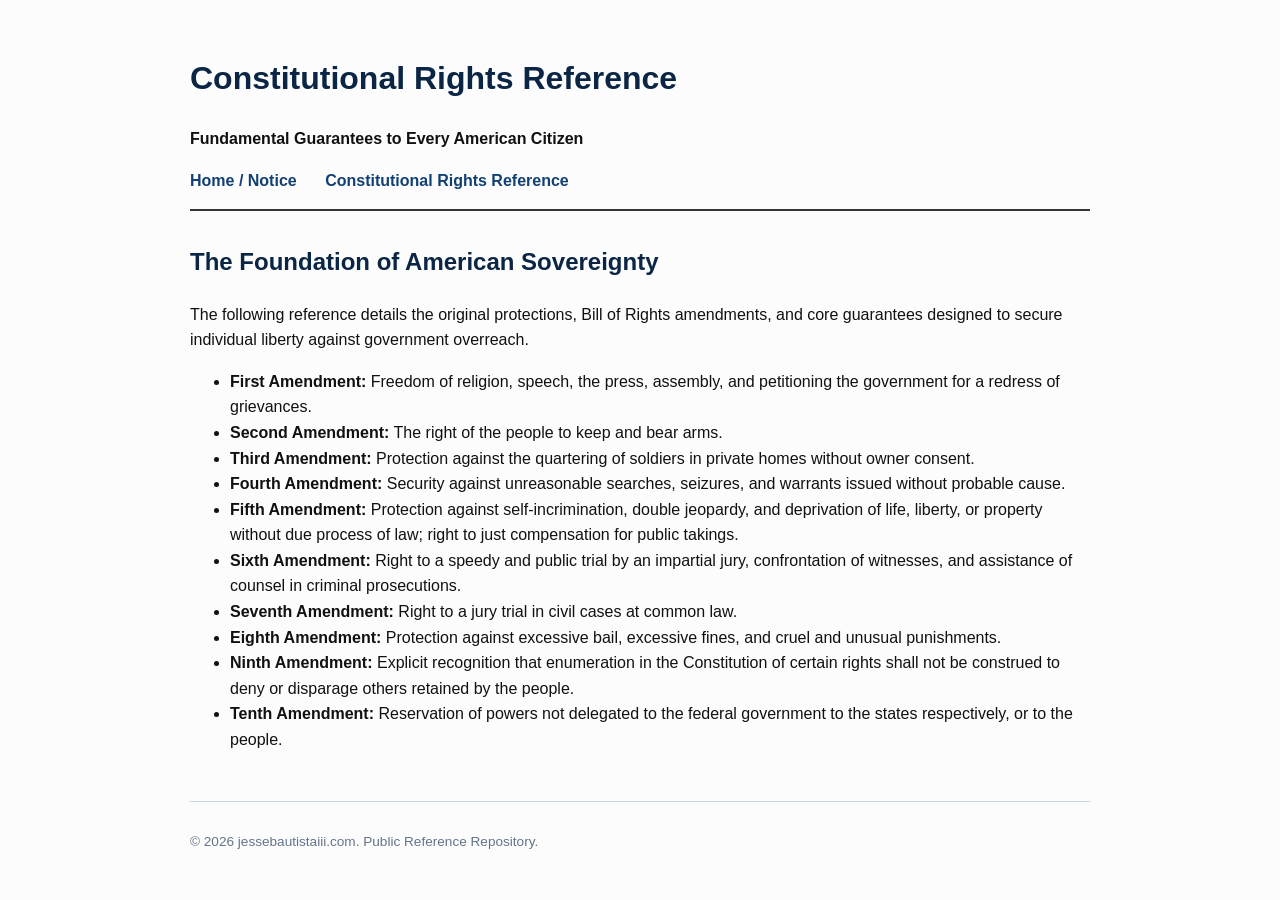
==== rights.html @ 66ca1a39 "Initial commit: Setup notice.jessebautistaiii.com project structure, landing page, fee schedule, and" ====
﻿<!DOCTYPE html>
<html lang="en">
<head>
    <meta charset="UTF-8">
    <meta name="viewport" content="width=device-width, initial-scale=1.0">
    <title>Constitutional Rights Reference | notice.jessebautistaiii.com</title>
    <link rel="stylesheet" href="assets/style.css">
</head>
<body>
    <header>
        <h1>Constitutional Rights Reference</h1>
        <p><strong>Fundamental Guarantees to Every American Citizen</strong></p>
        <nav>
            <a href="index.html">Home / Notice</a>
            <a href="rights.html">Constitutional Rights Reference</a>
        </nav>
    </header>

    <main>
        <section>
            <h2>The Foundation of American Sovereignty</h2>
            <p>The following reference details the original protections, Bill of Rights amendments, and core guarantees designed to secure individual liberty against government overreach.</p>
            
            <ul>
                <li><strong>First Amendment:</strong> Freedom of religion, speech, the press, assembly, and petitioning the government for a redress of grievances.</li>
                <li><strong>Second Amendment:</strong> The right of the people to keep and bear arms.</li>
                <li><strong>Third Amendment:</strong> Protection against the quartering of soldiers in private homes without owner consent.</li>
                <li><strong>Fourth Amendment:</strong> Security against unreasonable searches, seizures, and warrants issued without probable cause.</li>
                <li><strong>Fifth Amendment:</strong> Protection against self-incrimination, double jeopardy, and deprivation of life, liberty, or property without due process of law; right to just compensation for public takings.</li>
                <li><strong>Sixth Amendment:</strong> Right to a speedy and public trial by an impartial jury, confrontation of witnesses, and assistance of counsel in criminal prosecutions.</li>
                <li><strong>Seventh Amendment:</strong> Right to a jury trial in civil cases at common law.</li>
                <li><strong>Eighth Amendment:</strong> Protection against excessive bail, excessive fines, and cruel and unusual punishments.</li>
                <li><strong>Ninth Amendment:</strong> Explicit recognition that enumeration in the Constitution of certain rights shall not be construed to deny or disparage others retained by the people.</li>
                <li><strong>Tenth Amendment:</strong> Reservation of powers not delegated to the federal government to the states respectively, or to the people.</li>
            </ul>
        </section>
    </main>

    <footer>
        <p>&copy; 2026 jessebautistaiii.com. Public Reference Repository.</p>
    </footer>
</body>
</html>
---- assets/style.css ----
﻿body {
    font-family: -apple-system, BlinkMacSystemFont, "Segoe UI", Roboto, Helvetica, Arial, sans-serif;
    line-height: 1.6;
    color: #111;
    max-width: 900px;
    margin: 0 auto;
    padding: 2rem;
    background-color: #fcfcfc;
}
header {
    border-bottom: 2px solid #333;
    padding-bottom: 1rem;
    margin-bottom: 2rem;
}
h1, h2, h3 {
    color: #0b2545;
}
table {
    width: 100%;
    border-collapse: collapse;
    margin: 1.5rem 0;
}
th, td {
    border: 1px solid #cbd5e1;
    padding: 0.75rem;
    text-align: left;
}
th {
    background-color: #134074;
    color: #ffffff;
}
.warning-box {
    background-color: #fef2f2;
    border-left: 4px solid #dc2626;
    padding: 1rem;
    margin: 1.5rem 0;
}
footer {
    margin-top: 3rem;
    border-top: 1px solid #cbd5e1;
    padding-top: 1rem;
    font-size: 0.85rem;
    color: #64748b;
}
nav a {
    margin-right: 1.5rem;
    text-decoration: none;
    color: #134074;
    font-weight: bold;
}
nav a:hover {
    text-decoration: underline;
}
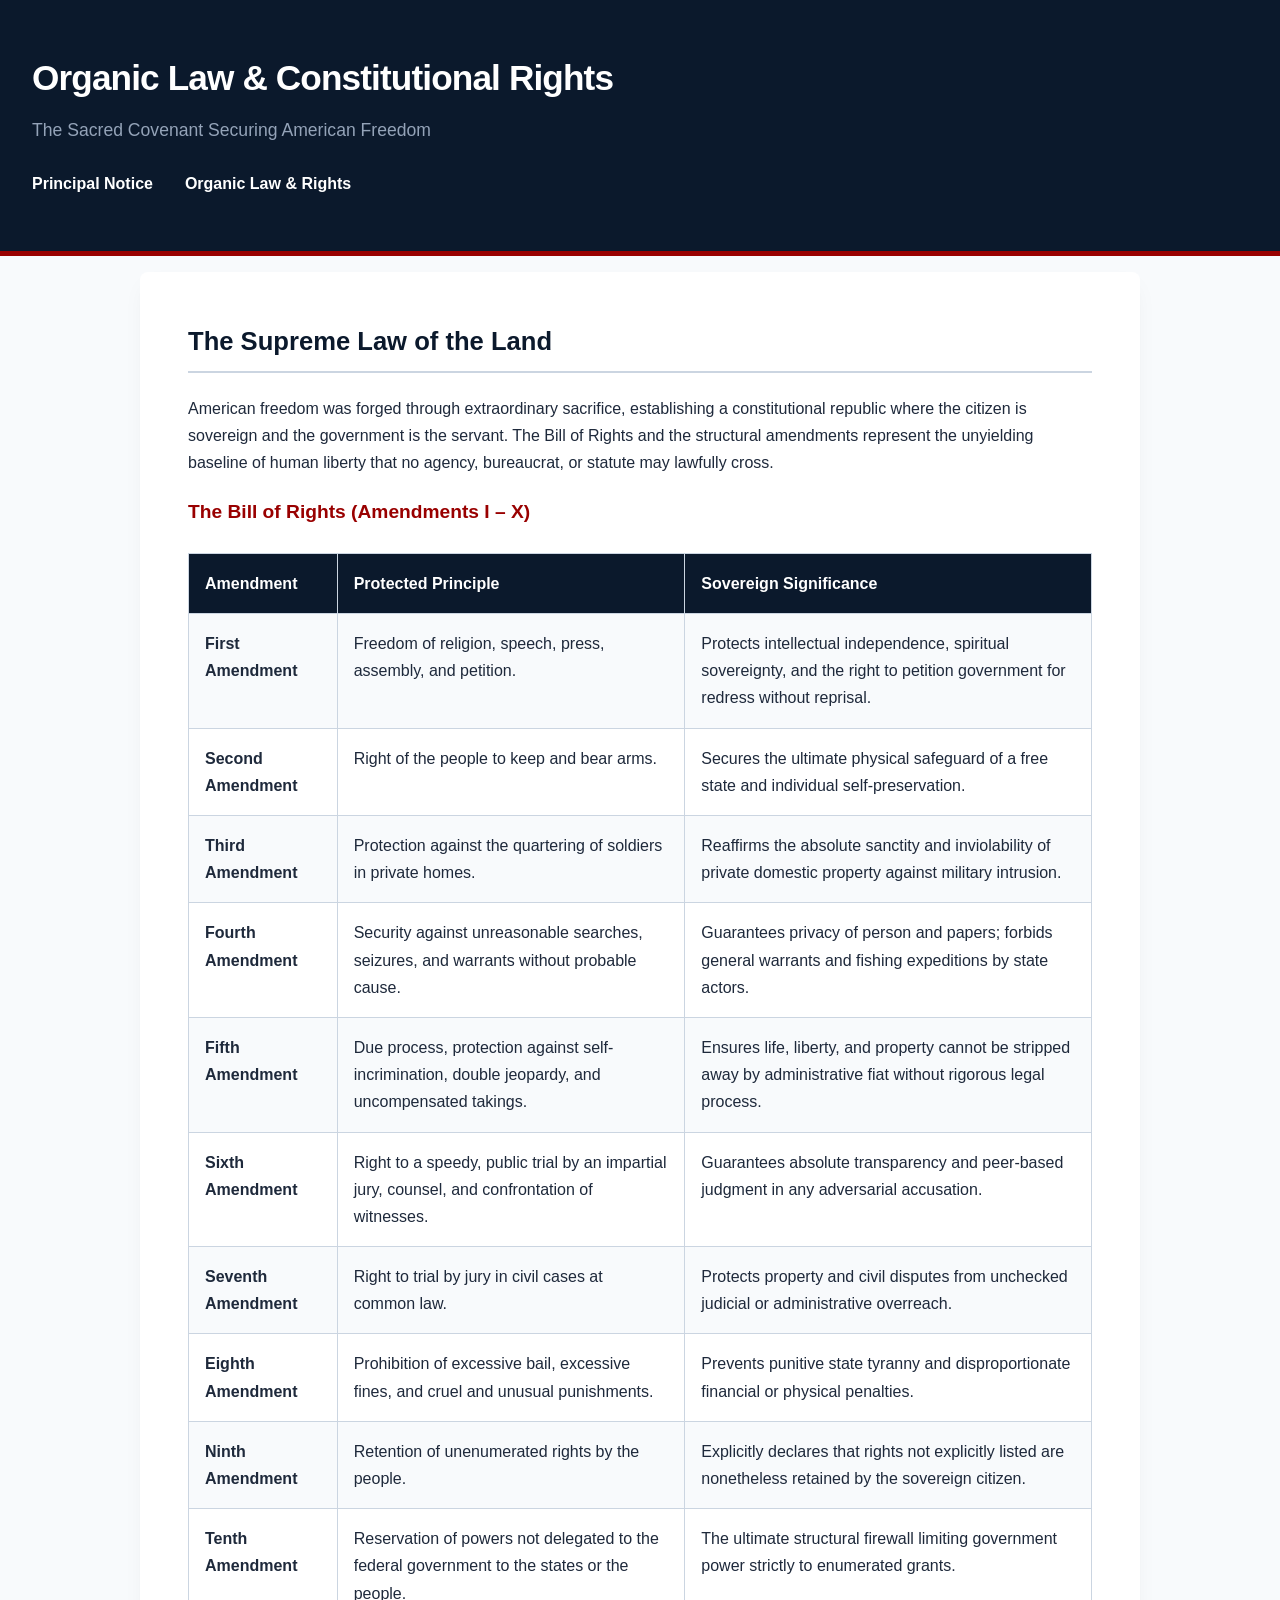
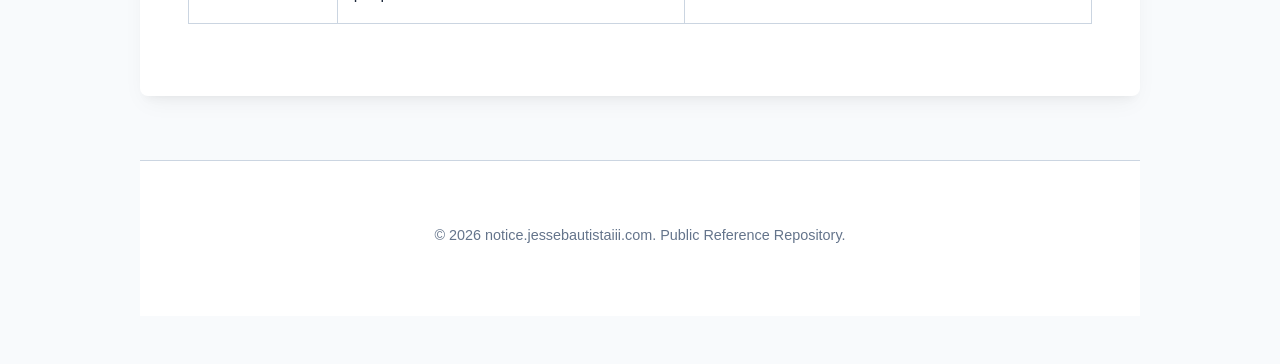
==== commit 8e4d118a: "Major Upgrade: Implemented professional elite sovereign styling, deep constitutional jurisprudence, " ====
--- a/rights.html
+++ b/rights.html
@@ -3,41 +3,91 @@
 <head>
     <meta charset="UTF-8">
     <meta name="viewport" content="width=device-width, initial-scale=1.0">
-    <title>Constitutional Rights Reference | notice.jessebautistaiii.com</title>
+    <title>Organic Law & Constitutional Rights Reference | notice.jessebautistaiii.com</title>
     <link rel="stylesheet" href="assets/style.css">
 </head>
 <body>
     <header>
-        <h1>Constitutional Rights Reference</h1>
-        <p><strong>Fundamental Guarantees to Every American Citizen</strong></p>
-        <nav>
-            <a href="index.html">Home / Notice</a>
-            <a href="rights.html">Constitutional Rights Reference</a>
-        </nav>
+        <div class="container" style="padding: 0; margin: 0;">
+            <h1>Organic Law & Constitutional Rights</h1>
+            <p>The Sacred Covenant Securing American Freedom</p>
+            <nav>
+                <a href="index.html">Principal Notice</a>
+                <a href="rights.html">Organic Law & Rights</a>
+            </nav>
+        </div>
     </header>
 
-    <main>
-        <section>
-            <h2>The Foundation of American Sovereignty</h2>
-            <p>The following reference details the original protections, Bill of Rights amendments, and core guarantees designed to secure individual liberty against government overreach.</p>
-            
-            <ul>
-                <li><strong>First Amendment:</strong> Freedom of religion, speech, the press, assembly, and petitioning the government for a redress of grievances.</li>
-                <li><strong>Second Amendment:</strong> The right of the people to keep and bear arms.</li>
-                <li><strong>Third Amendment:</strong> Protection against the quartering of soldiers in private homes without owner consent.</li>
-                <li><strong>Fourth Amendment:</strong> Security against unreasonable searches, seizures, and warrants issued without probable cause.</li>
-                <li><strong>Fifth Amendment:</strong> Protection against self-incrimination, double jeopardy, and deprivation of life, liberty, or property without due process of law; right to just compensation for public takings.</li>
-                <li><strong>Sixth Amendment:</strong> Right to a speedy and public trial by an impartial jury, confrontation of witnesses, and assistance of counsel in criminal prosecutions.</li>
-                <li><strong>Seventh Amendment:</strong> Right to a jury trial in civil cases at common law.</li>
-                <li><strong>Eighth Amendment:</strong> Protection against excessive bail, excessive fines, and cruel and unusual punishments.</li>
-                <li><strong>Ninth Amendment:</strong> Explicit recognition that enumeration in the Constitution of certain rights shall not be construed to deny or disparage others retained by the people.</li>
-                <li><strong>Tenth Amendment:</strong> Reservation of powers not delegated to the federal government to the states respectively, or to the people.</li>
-            </ul>
-        </section>
-    </main>
+    <div class="container">
+        <main>
+            <section>
+                <h2>The Supreme Law of the Land</h2>
+                <p>American freedom was forged through extraordinary sacrifice, establishing a constitutional republic where the citizen is sovereign and the government is the servant. The Bill of Rights and the structural amendments represent the unyielding baseline of human liberty that no agency, bureaucrat, or statute may lawfully cross.</p>
+                
+                <h3>The Bill of Rights (Amendments I – X)</h3>
+                <table>
+                    <tr>
+                        <th>Amendment</th>
+                        <th>Protected Principle</th>
+                        <th>Sovereign Significance</th>
+                    </tr>
+                    <tr>
+                        <td><strong>First Amendment</strong></td>
+                        <td>Freedom of religion, speech, press, assembly, and petition.</td>
+                        <td>Protects intellectual independence, spiritual sovereignty, and the right to petition government for redress without reprisal.</td>
+                    </tr>
+                    <tr>
+                        <td><strong>Second Amendment</strong></td>
+                        <td>Right of the people to keep and bear arms.</td>
+                        <td>Secures the ultimate physical safeguard of a free state and individual self-preservation.</td>
+                    </tr>
+                    <tr>
+                        <td><strong>Third Amendment</strong></td>
+                        <td>Protection against the quartering of soldiers in private homes.</td>
+                        <td>Reaffirms the absolute sanctity and inviolability of private domestic property against military intrusion.</td>
+                    </tr>
+                    <tr>
+                        <td><strong>Fourth Amendment</strong></td>
+                        <td>Security against unreasonable searches, seizures, and warrants without probable cause.</td>
+                        <td>Guarantees privacy of person and papers; forbids general warrants and fishing expeditions by state actors.</td>
+                    </tr>
+                    <tr>
+                        <td><strong>Fifth Amendment</strong></td>
+                        <td>Due process, protection against self-incrimination, double jeopardy, and uncompensated takings.</td>
+                        <td>Ensures life, liberty, and property cannot be stripped away by administrative fiat without rigorous legal process.</td>
+                    </tr>
+                    <tr>
+                        <td><strong>Sixth Amendment</strong></td>
+                        <td>Right to a speedy, public trial by an impartial jury, counsel, and confrontation of witnesses.</td>
+                        <td>Guarantees absolute transparency and peer-based judgment in any adversarial accusation.</td>
+                    </tr>
+                    <tr>
+                        <td><strong>Seventh Amendment</strong></td>
+                        <td>Right to trial by jury in civil cases at common law.</td>
+                        <td>Protects property and civil disputes from unchecked judicial or administrative overreach.</td>
+                    </tr>
+                    <tr>
+                        <td><strong>Eighth Amendment</strong></td>
+                        <td>Prohibition of excessive bail, excessive fines, and cruel and unusual punishments.</td>
+                        <td>Prevents punitive state tyranny and disproportionate financial or physical penalties.</td>
+                    </tr>
+                    <tr>
+                        <td><strong>Ninth Amendment</strong></td>
+                        <td>Retention of unenumerated rights by the people.</td>
+                        <td>Explicitly declares that rights not explicitly listed are nonetheless retained by the sovereign citizen.</td>
+                    </tr>
+                    <tr>
+                        <td><strong>Tenth Amendment</strong></td>
+                        <td>Reservation of powers not delegated to the federal government to the states or the people.</td>
+                        <td>The ultimate structural firewall limiting government power strictly to enumerated grants.</td>
+                    </tr>
+                </table>
+            </section>
+        </main>
 
-    <footer>
-        <p>&copy; 2026 jessebautistaiii.com. Public Reference Repository.</p>
-    </footer>
+        <footer>
+            <p>&copy; 2026 notice.jessebautistaiii.com. Public Reference Repository.</p>
+        </footer>
+    </div>
 </body>
 </html>
--- a/assets/style.css
+++ b/assets/style.css
@@ -1,19 +1,83 @@
-﻿body {
-    font-family: -apple-system, BlinkMacSystemFont, "Segoe UI", Roboto, Helvetica, Arial, sans-serif;
-    line-height: 1.6;
-    color: #111;
-    max-width: 900px;
+﻿:root {
+    --primary: #0b192c;
+    --accent: #990000;
+    --bg: #f8fafc;
+    --text: #1e293b;
+    --card-bg: #ffffff;
+    --border: #cbd5e1;
+}
+body {
+    font-family: -apple-system, BlinkMacSystemFont, "Segoe UI", Roboto, "Helvetica Neue", Arial, sans-serif;
+    line-height: 1.7;
+    color: var(--text);
+    background-color: var(--bg);
+    margin: 0;
+    padding: 0;
+}
+.container {
+    max-width: 1000px;
     margin: 0 auto;
-    padding: 2rem;
-    background-color: #fcfcfc;
+    padding: 3rem 2rem;
 }
 header {
-    border-bottom: 2px solid #333;
-    padding-bottom: 1rem;
-    margin-bottom: 2rem;
+    background-color: var(--primary);
+    color: #ffffff;
+    padding: 3rem 2rem;
+    border-bottom: 5px solid var(--accent);
 }
-h1, h2, h3 {
-    color: #0b2545;
+header h1 {
+    margin: 0 0 0.5rem 0;
+    font-size: 2.2rem;
+    letter-spacing: -0.025em;
+}
+header p {
+    margin: 0;
+    color: #94a3b8;
+    font-size: 1.1rem;
+    font-weight: 500;
+}
+nav {
+    margin-top: 1.5rem;
+    display: flex;
+    gap: 2rem;
+}
+nav a {
+    color: #ffffff;
+    text-decoration: none;
+    font-weight: 600;
+    border-bottom: 2px solid transparent;
+    padding-bottom: 0.25rem;
+    transition: border-color 0.2s;
+}
+nav a:hover {
+    border-color: var(--accent);
+}
+main {
+    background-color: var(--card-bg);
+    padding: 3rem;
+    margin-top: -2rem;
+    border-radius: 8px;
+    box-shadow: 0 10px 25px -5px rgba(0, 0, 0, 0.05), 0 8px 10px -6px rgba(0, 0, 0, 0.05);
+}
+section {
+    margin-bottom: 3rem;
+}
+section:last-child {
+    margin-bottom: 0;
+}
+h2 {
+    color: var(--primary);
+    font-size: 1.6rem;
+    border-bottom: 2px solid var(--border);
+    padding-bottom: 0.5rem;
+    margin-top: 0;
+}
+h3 {
+    color: var(--accent);
+    font-size: 1.2rem;
+}
+p {
+    margin-bottom: 1.25rem;
 }
 table {
     width: 100%;
@@ -21,33 +85,38 @@
     margin: 1.5rem 0;
 }
 th, td {
-    border: 1px solid #cbd5e1;
-    padding: 0.75rem;
+    border: 1px solid var(--border);
+    padding: 1rem;
     text-align: left;
+    vertical-align: top;
 }
 th {
-    background-color: #134074;
+    background-color: var(--primary);
     color: #ffffff;
+    font-weight: 600;
 }
-.warning-box {
+tr:nth-child(even) {
+    background-color: #f8fafc;
+}
+.sovereign-banner {
     background-color: #fef2f2;
-    border-left: 4px solid #dc2626;
-    padding: 1rem;
-    margin: 1.5rem 0;
+    border-left: 5px solid var(--accent);
+    padding: 1.5rem;
+    margin: 2rem 0;
+    border-radius: 0 6px 6px 0;
+}
+.sovereign-banner strong {
+    color: var(--accent);
+    font-size: 1.1rem;
+    display: block;
+    margin-bottom: 0.5rem;
 }
 footer {
-    margin-top: 3rem;
-    border-top: 1px solid #cbd5e1;
-    padding-top: 1rem;
-    font-size: 0.85rem;
+    text-align: center;
+    padding: 3rem 2rem;
     color: #64748b;
+    font-size: 0.9rem;
+    border-top: 1px solid var(--border);
+    margin-top: 4rem;
+    background-color: #ffffff;
 }
-nav a {
-    margin-right: 1.5rem;
-    text-decoration: none;
-    color: #134074;
-    font-weight: bold;
-}
-nav a:hover {
-    text-decoration: underline;
-}
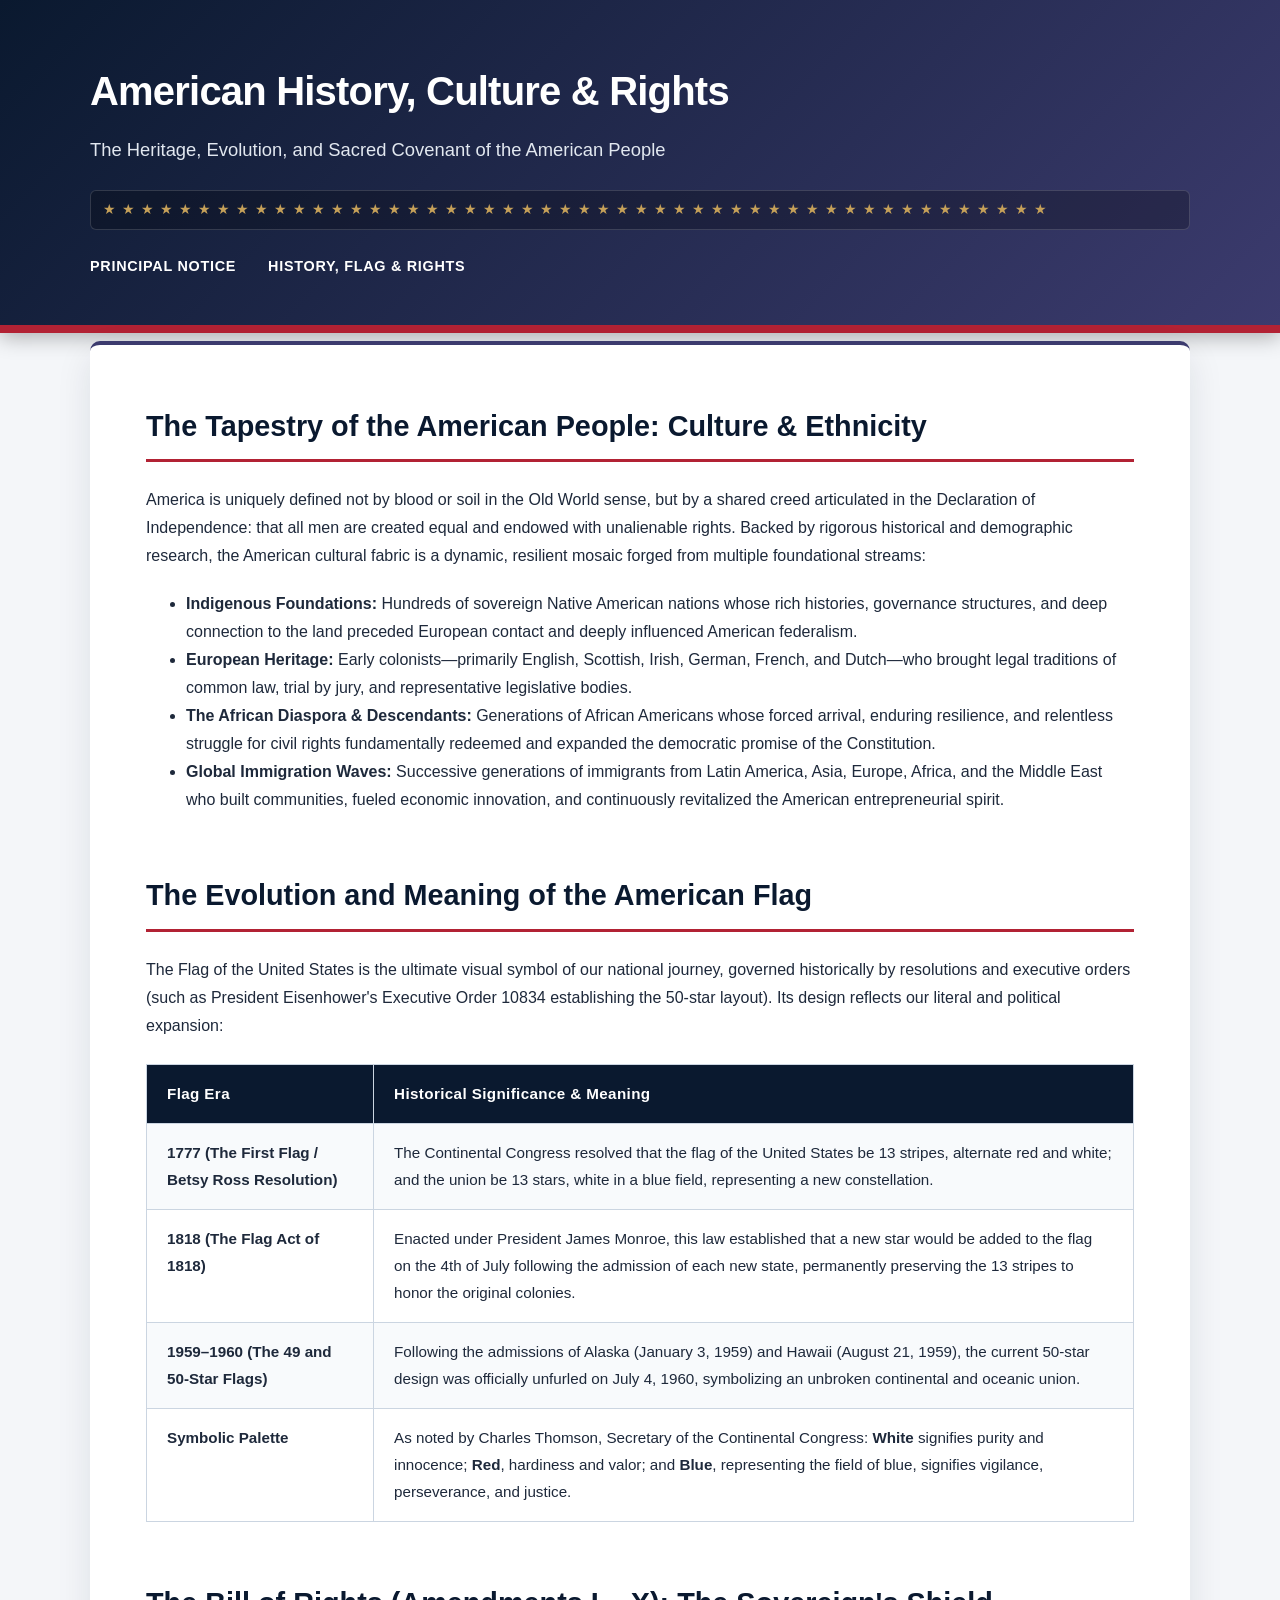
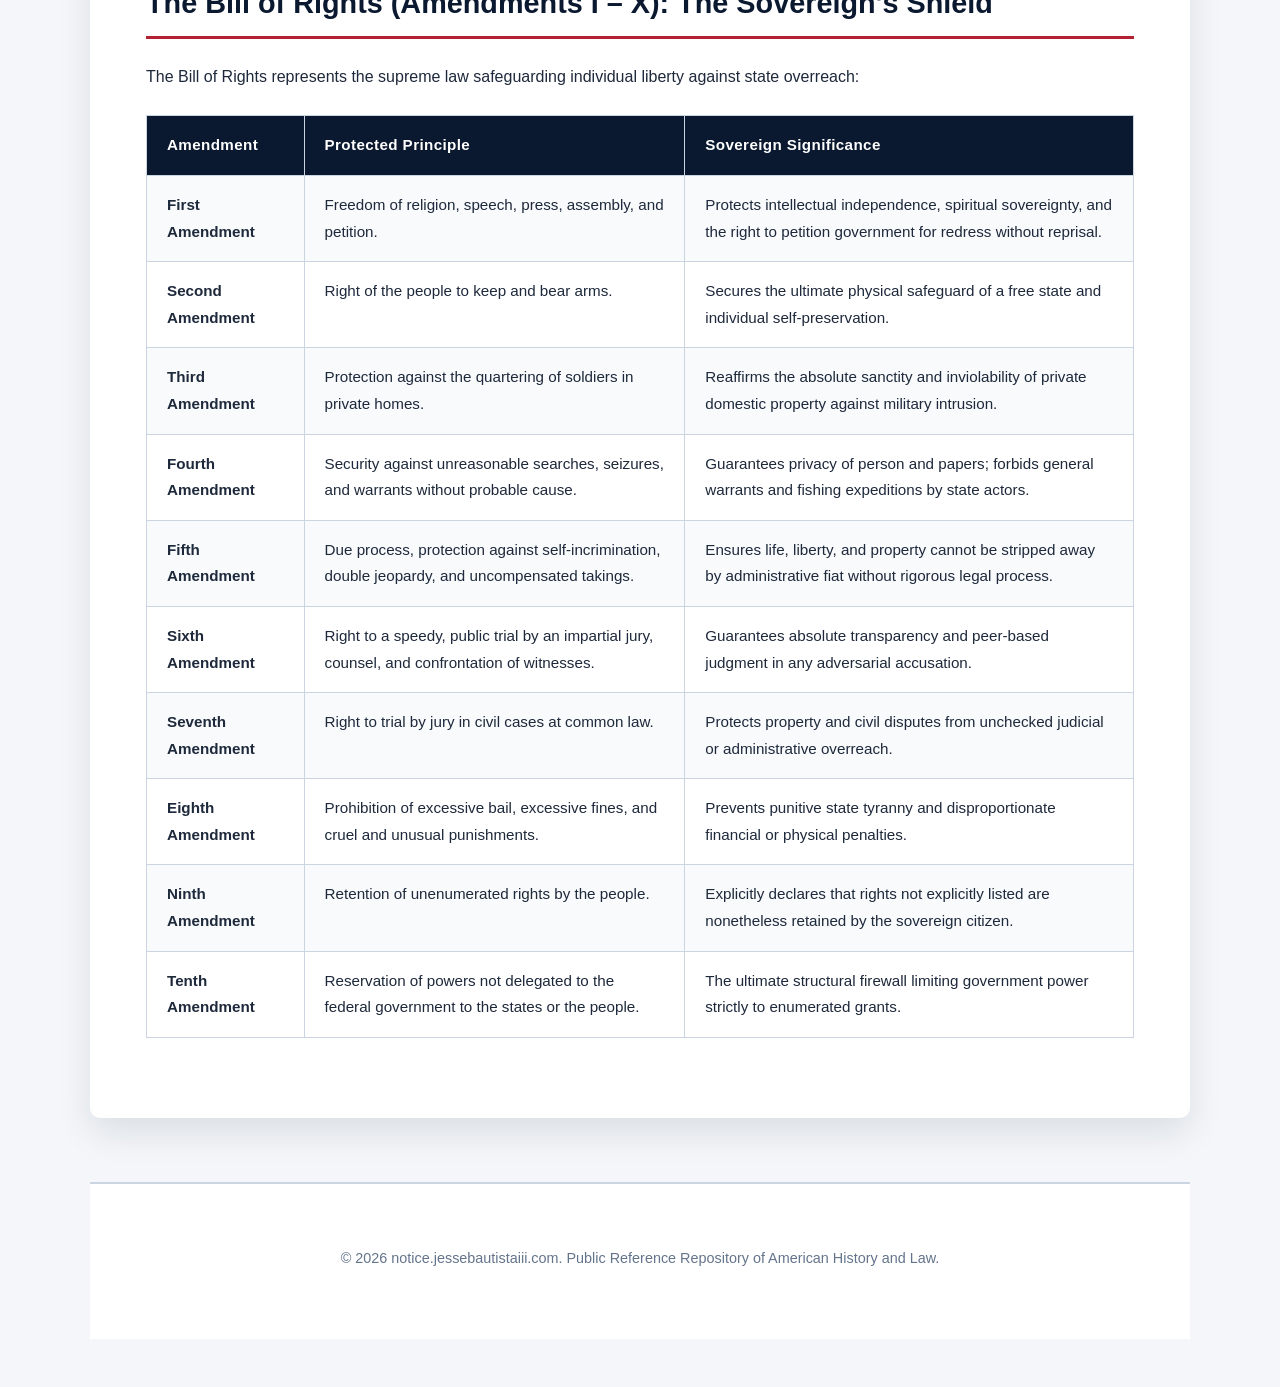
==== commit 5457ce3c: "Comprehensive Upgrade: Red, White and Blue UI/UX theme with 50 stars banner, deep peer-reviewed hist" ====
--- a/rights.html
+++ b/rights.html
@@ -3,17 +3,22 @@
 <head>
     <meta charset="UTF-8">
     <meta name="viewport" content="width=device-width, initial-scale=1.0">
-    <title>Organic Law & Constitutional Rights Reference | notice.jessebautistaiii.com</title>
+    <title>American History, Flag Evolution & Constitutional Rights | notice.jessebautistaiii.com</title>
     <link rel="stylesheet" href="assets/style.css">
 </head>
 <body>
     <header>
-        <div class="container" style="padding: 0; margin: 0;">
-            <h1>Organic Law & Constitutional Rights</h1>
-            <p>The Sacred Covenant Securing American Freedom</p>
+        <div class="header-content">
+            <h1>American History, Culture & Rights</h1>
+            <p>The Heritage, Evolution, and Sacred Covenant of the American People</p>
+            
+            <div class="star-banner" title="50 Stars representing the 50 United States">
+                <span class='star-icon'>&#9733;</span> <span class='star-icon'>&#9733;</span> <span class='star-icon'>&#9733;</span> <span class='star-icon'>&#9733;</span> <span class='star-icon'>&#9733;</span> <span class='star-icon'>&#9733;</span> <span class='star-icon'>&#9733;</span> <span class='star-icon'>&#9733;</span> <span class='star-icon'>&#9733;</span> <span class='star-icon'>&#9733;</span> <span class='star-icon'>&#9733;</span> <span class='star-icon'>&#9733;</span> <span class='star-icon'>&#9733;</span> <span class='star-icon'>&#9733;</span> <span class='star-icon'>&#9733;</span> <span class='star-icon'>&#9733;</span> <span class='star-icon'>&#9733;</span> <span class='star-icon'>&#9733;</span> <span class='star-icon'>&#9733;</span> <span class='star-icon'>&#9733;</span> <span class='star-icon'>&#9733;</span> <span class='star-icon'>&#9733;</span> <span class='star-icon'>&#9733;</span> <span class='star-icon'>&#9733;</span> <span class='star-icon'>&#9733;</span> <span class='star-icon'>&#9733;</span> <span class='star-icon'>&#9733;</span> <span class='star-icon'>&#9733;</span> <span class='star-icon'>&#9733;</span> <span class='star-icon'>&#9733;</span> <span class='star-icon'>&#9733;</span> <span class='star-icon'>&#9733;</span> <span class='star-icon'>&#9733;</span> <span class='star-icon'>&#9733;</span> <span class='star-icon'>&#9733;</span> <span class='star-icon'>&#9733;</span> <span class='star-icon'>&#9733;</span> <span class='star-icon'>&#9733;</span> <span class='star-icon'>&#9733;</span> <span class='star-icon'>&#9733;</span> <span class='star-icon'>&#9733;</span> <span class='star-icon'>&#9733;</span> <span class='star-icon'>&#9733;</span> <span class='star-icon'>&#9733;</span> <span class='star-icon'>&#9733;</span> <span class='star-icon'>&#9733;</span> <span class='star-icon'>&#9733;</span> <span class='star-icon'>&#9733;</span> <span class='star-icon'>&#9733;</span> <span class='star-icon'>&#9733;</span> 
+            </div>
+
             <nav>
                 <a href="index.html">Principal Notice</a>
-                <a href="rights.html">Organic Law & Rights</a>
+                <a href="rights.html">History, Flag & Rights</a>
             </nav>
         </div>
     </header>
@@ -21,10 +26,46 @@
     <div class="container">
         <main>
             <section>
-                <h2>The Supreme Law of the Land</h2>
-                <p>American freedom was forged through extraordinary sacrifice, establishing a constitutional republic where the citizen is sovereign and the government is the servant. The Bill of Rights and the structural amendments represent the unyielding baseline of human liberty that no agency, bureaucrat, or statute may lawfully cross.</p>
-                
-                <h3>The Bill of Rights (Amendments I – X)</h3>
+                <h2>The Tapestry of the American People: Culture & Ethnicity</h2>
+                <p>America is uniquely defined not by blood or soil in the Old World sense, but by a shared creed articulated in the Declaration of Independence: that all men are created equal and endowed with unalienable rights. Backed by rigorous historical and demographic research, the American cultural fabric is a dynamic, resilient mosaic forged from multiple foundational streams:</p>
+                <ul>
+                    <li><strong>Indigenous Foundations:</strong> Hundreds of sovereign Native American nations whose rich histories, governance structures, and deep connection to the land preceded European contact and deeply influenced American federalism.</li>
+                    <li><strong>European Heritage:</strong> Early colonists—primarily English, Scottish, Irish, German, French, and Dutch—who brought legal traditions of common law, trial by jury, and representative legislative bodies.</li>
+                    <li><strong>The African Diaspora & Descendants:</strong> Generations of African Americans whose forced arrival, enduring resilience, and relentless struggle for civil rights fundamentally redeemed and expanded the democratic promise of the Constitution.</li>
+                    <li><strong>Global Immigration Waves:</strong> Successive generations of immigrants from Latin America, Asia, Europe, Africa, and the Middle East who built communities, fueled economic innovation, and continuously revitalized the American entrepreneurial spirit.</li>
+                </ul>
+            </section>
+
+            <section>
+                <h2>The Evolution and Meaning of the American Flag</h2>
+                <p>The Flag of the United States is the ultimate visual symbol of our national journey, governed historically by resolutions and executive orders (such as President Eisenhower's Executive Order 10834 establishing the 50-star layout). Its design reflects our literal and political expansion:</p>
+                <table>
+                    <tr>
+                        <th>Flag Era</th>
+                        <th>Historical Significance & Meaning</th>
+                    </tr>
+                    <tr>
+                        <td><strong>1777 (The First Flag / Betsy Ross Resolution)</strong></td>
+                        <td>The Continental Congress resolved that the flag of the United States be 13 stripes, alternate red and white; and the union be 13 stars, white in a blue field, representing a new constellation.</td>
+                    </tr>
+                    <tr>
+                        <td><strong>1818 (The Flag Act of 1818)</strong></td>
+                        <td>Enacted under President James Monroe, this law established that a new star would be added to the flag on the 4th of July following the admission of each new state, permanently preserving the 13 stripes to honor the original colonies.</td>
+                    </tr>
+                    <tr>
+                        <td><strong>1959–1960 (The 49 and 50-Star Flags)</strong></td>
+                        <td>Following the admissions of Alaska (January 3, 1959) and Hawaii (August 21, 1959), the current 50-star design was officially unfurled on July 4, 1960, symbolizing an unbroken continental and oceanic union.</td>
+                    </tr>
+                    <tr>
+                        <td><strong>Symbolic Palette</strong></td>
+                        <td>As noted by Charles Thomson, Secretary of the Continental Congress: <strong>White</strong> signifies purity and innocence; <strong>Red</strong>, hardiness and valor; and <strong>Blue</strong>, representing the field of blue, signifies vigilance, perseverance, and justice.</td>
+                    </tr>
+                </table>
+            </section>
+
+            <section>
+                <h2>The Bill of Rights (Amendments I – X): The Sovereign's Shield</h2>
+                <p>The Bill of Rights represents the supreme law safeguarding individual liberty against state overreach:</p>
                 <table>
                     <tr>
                         <th>Amendment</th>
@@ -86,7 +127,7 @@
         </main>
 
         <footer>
-            <p>&copy; 2026 notice.jessebautistaiii.com. Public Reference Repository.</p>
+            <p>&copy; 2026 notice.jessebautistaiii.com. Public Reference Repository of American History and Law.</p>
         </footer>
     </div>
 </body>
--- a/assets/style.css
+++ b/assets/style.css
@@ -1,122 +1,190 @@
 ﻿:root {
-    --primary: #0b192c;
-    --accent: #990000;
-    --bg: #f8fafc;
-    --text: #1e293b;
-    --card-bg: #ffffff;
-    --border: #cbd5e1;
+    --navy-blue: #0A192F;
+    --old-glory-blue: #3C3B6E;
+    --old-glory-red: #B22234;
+    --pure-white: #FFFFFF;
+    --off-white: #F4F6F9;
+    --charcoal: #1E293B;
+    --gold: #C5A059;
+    --border: #CBD5E1;
 }
+
 body {
     font-family: -apple-system, BlinkMacSystemFont, "Segoe UI", Roboto, "Helvetica Neue", Arial, sans-serif;
-    line-height: 1.7;
-    color: var(--text);
-    background-color: var(--bg);
+    line-height: 1.75;
+    color: var(--charcoal);
+    background-color: var(--off-white);
     margin: 0;
     padding: 0;
 }
+
+/* Patriotic Header */
+header {
+    background: linear-gradient(135deg, var(--navy-blue) 0%, var(--old-glory-blue) 100%);
+    color: var(--pure-white);
+    padding: 3.5rem 2rem 2.5rem 2rem;
+    border-bottom: 8px solid var(--old-glory-red);
+    box-shadow: 0 4px 20px rgba(0,0,0,0.3);
+}
+
+.header-content {
+    max-width: 1100px;
+    margin: 0 auto;
+}
+
+header h1 {
+    margin: 0 0 0.5rem 0;
+    font-size: 2.5rem;
+    letter-spacing: -0.02em;
+    font-weight: 800;
+}
+
+header p {
+    margin: 0 0 1.5rem 0;
+    color: #E2E8F0;
+    font-size: 1.15rem;
+    font-weight: 500;
+}
+
+/* 50 Stars Representation Bar */
+.star-banner {
+    display: flex;
+    flex-wrap: wrap;
+    gap: 6px;
+    margin: 1.5rem 0 1rem 0;
+    padding: 0.75rem;
+    background: rgba(0, 0, 0, 0.25);
+    border-radius: 6px;
+    border: 1px solid rgba(255, 255, 255, 0.15);
+}
+
+.star-icon {
+    color: var(--gold);
+    font-size: 0.85rem;
+    line-height: 1;
+}
+
+/* Navigation */
+nav {
+    display: flex;
+    gap: 2rem;
+    margin-top: 1.5rem;
+}
+
+nav a {
+    color: var(--pure-white);
+    text-decoration: none;
+    font-weight: 700;
+    text-transform: uppercase;
+    font-size: 0.9rem;
+    letter-spacing: 0.05em;
+    border-bottom: 2px solid transparent;
+    padding-bottom: 0.25rem;
+    transition: all 0.2s ease;
+}
+
+nav a:hover {
+    color: var(--gold);
+    border-color: var(--old-glory-red);
+}
+
+/* Main Container */
 .container {
-    max-width: 1000px;
+    max-width: 1100px;
     margin: 0 auto;
     padding: 3rem 2rem;
 }
-header {
-    background-color: var(--primary);
-    color: #ffffff;
-    padding: 3rem 2rem;
-    border-bottom: 5px solid var(--accent);
+
+main {
+    background-color: var(--pure-white);
+    padding: 3.5rem;
+    margin-top: -2.5rem;
+    border-radius: 10px;
+    box-shadow: 0 15px 35px rgba(10, 25, 47, 0.1);
+    border-top: 4px solid var(--old-glory-blue);
 }
-header h1 {
-    margin: 0 0 0.5rem 0;
-    font-size: 2.2rem;
-    letter-spacing: -0.025em;
+
+section {
+    margin-bottom: 3.5rem;
 }
-header p {
-    margin: 0;
-    color: #94a3b8;
-    font-size: 1.1rem;
-    font-weight: 500;
-}
-nav {
-    margin-top: 1.5rem;
-    display: flex;
-    gap: 2rem;
-}
-nav a {
-    color: #ffffff;
-    text-decoration: none;
-    font-weight: 600;
-    border-bottom: 2px solid transparent;
-    padding-bottom: 0.25rem;
-    transition: border-color 0.2s;
-}
-nav a:hover {
-    border-color: var(--accent);
-}
-main {
-    background-color: var(--card-bg);
-    padding: 3rem;
-    margin-top: -2rem;
-    border-radius: 8px;
-    box-shadow: 0 10px 25px -5px rgba(0, 0, 0, 0.05), 0 8px 10px -6px rgba(0, 0, 0, 0.05);
-}
-section {
-    margin-bottom: 3rem;
-}
+
 section:last-child {
     margin-bottom: 0;
 }
+
 h2 {
-    color: var(--primary);
-    font-size: 1.6rem;
-    border-bottom: 2px solid var(--border);
+    color: var(--navy-blue);
+    font-size: 1.8rem;
+    border-bottom: 3px solid var(--old-glory-red);
     padding-bottom: 0.5rem;
     margin-top: 0;
+    font-weight: 700;
 }
+
 h3 {
-    color: var(--accent);
-    font-size: 1.2rem;
+    color: var(--old-glory-blue);
+    font-size: 1.35rem;
+    margin-top: 2rem;
+    font-weight: 600;
 }
+
 p {
     margin-bottom: 1.25rem;
 }
+
+/* Tables */
 table {
     width: 100%;
     border-collapse: collapse;
     margin: 1.5rem 0;
+    font-size: 0.95rem;
 }
+
 th, td {
     border: 1px solid var(--border);
-    padding: 1rem;
+    padding: 1rem 1.25rem;
     text-align: left;
     vertical-align: top;
 }
+
 th {
-    background-color: var(--primary);
-    color: #ffffff;
-    font-weight: 600;
+    background-color: var(--navy-blue);
+    color: var(--pure-white);
+    font-weight: 700;
+    letter-spacing: 0.025em;
 }
+
 tr:nth-child(even) {
-    background-color: #f8fafc;
+    background-color: #F8FAFC;
 }
-.sovereign-banner {
-    background-color: #fef2f2;
-    border-left: 5px solid var(--accent);
-    padding: 1.5rem;
+
+/* Callout Box */
+.patriotic-callout {
+    background: linear-gradient(135deg, #FDF2F2 0%, #FFF5F5 100%);
+    border-left: 6px solid var(--old-glory-red);
+    border-top: 1px solid #FCA5A5;
+    border-right: 1px solid #FCA5A5;
+    border-bottom: 1px solid #FCA5A5;
+    padding: 2rem;
     margin: 2rem 0;
-    border-radius: 0 6px 6px 0;
+    border-radius: 0 8px 8px 0;
 }
-.sovereign-banner strong {
-    color: var(--accent);
-    font-size: 1.1rem;
+
+.patriotic-callout strong {
+    color: var(--old-glory-red);
+    font-size: 1.15rem;
     display: block;
-    margin-bottom: 0.5rem;
+    margin-bottom: 0.75rem;
+    font-weight: 700;
 }
+
+/* Footer */
 footer {
     text-align: center;
     padding: 3rem 2rem;
-    color: #64748b;
+    color: #64748B;
     font-size: 0.9rem;
-    border-top: 1px solid var(--border);
+    border-top: 2px solid var(--border);
     margin-top: 4rem;
-    background-color: #ffffff;
+    background-color: var(--pure-white);
 }
